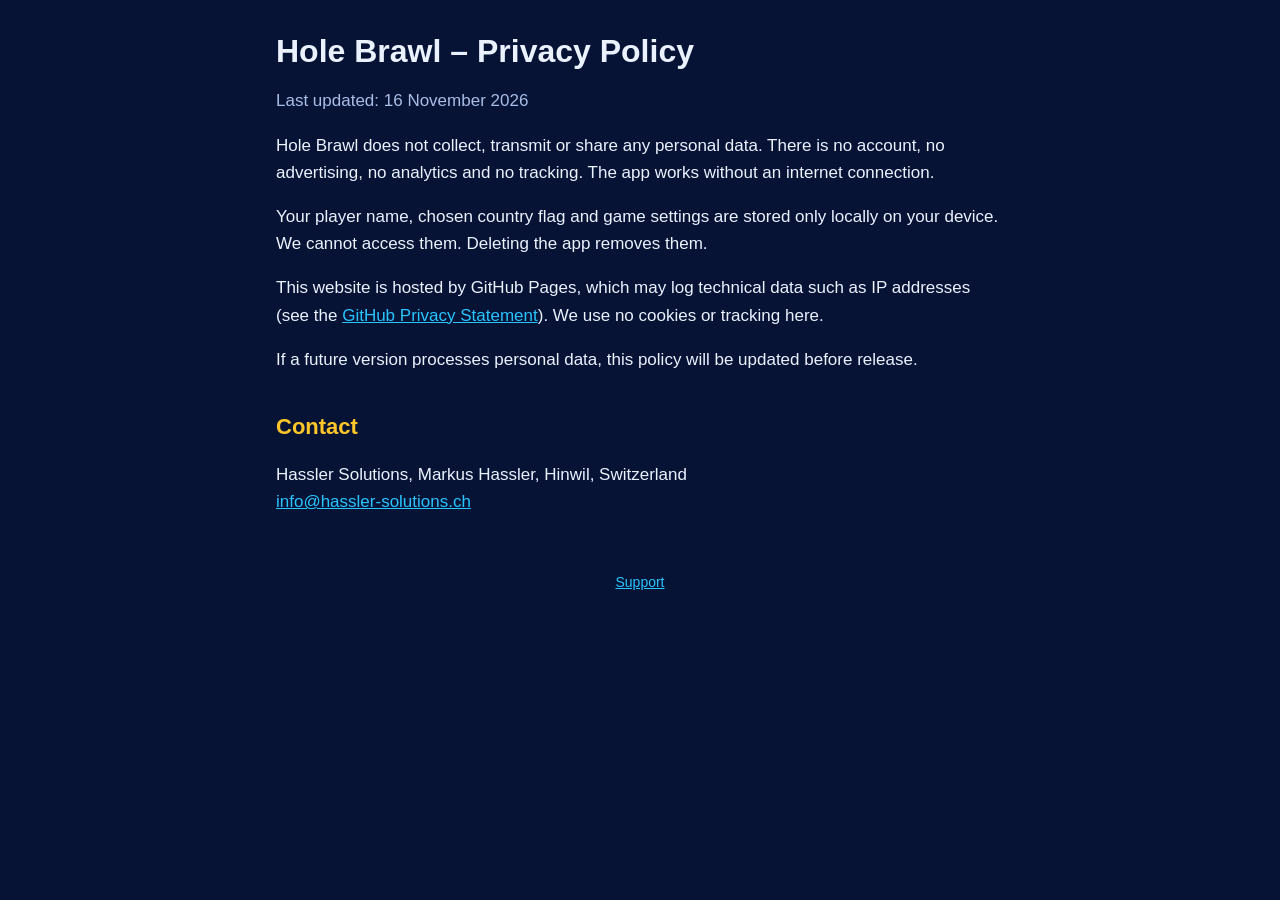
==== privacy.html @ 8bca7fed "Hole Brawl support and privacy pages Co-Authored-By: Claude Opus 5.5 <noreply@anthropic.com>" ====
<!doctype html>
<html lang="en">
<head>
<meta charset="utf-8">
<meta name="viewport" content="width=device-width, initial-scale=1">
<title>Hole Brawl Privacy Policy</title>
<link rel="icon" href="icon.png">
<link rel="stylesheet" href="style.css">
</head>
<body>
<div class="wrap">
  <h1>Hole Brawl – Privacy Policy</h1>
  <p class="muted">Last updated: 16 November 2026</p>

  <p>Hole Brawl does not collect, transmit or share any personal data. There is no account, no advertising, no analytics and no tracking. The app works without an internet connection.</p>

  <p>Your player name, chosen country flag and game settings are stored only locally on your device. We cannot access them. Deleting the app removes them.</p>

  <p>This website is hosted by GitHub Pages, which may log technical data such as IP addresses (see the <a href="https://docs.github.com/en/site-policy/privacy-policies/github-general-privacy-statement">GitHub Privacy Statement</a>). We use no cookies or tracking here.</p>

  <p>If a future version processes personal data, this policy will be updated before release.</p>

  <h2>Contact</h2>
  <p>Hassler Solutions, Markus Hassler, Hinwil, Switzerland<br>
  <a href="mailto:info@hassler-solutions.ch">info@hassler-solutions.ch</a></p>

  <footer><a href="support.html">Support</a></footer>
</div>
</body>
</html>
---- style.css ----
:root {
  --bg: #061335;
  --panel: #0d2154;
  --text: #eaf2ff;
  --muted: #a9bde6;
  --accent: #29c4ff;
  --gold: #ffc629;
  --line: #1f3a7a;
}
* { box-sizing: border-box; }
html { -webkit-text-size-adjust: 100%; }
body {
  margin: 0;
  background: var(--bg);
  color: var(--text);
  font: 17px/1.6 -apple-system, BlinkMacSystemFont, "Segoe UI", Roboto, Helvetica, Arial, sans-serif;
}
a { color: var(--accent); }
.wrap { max-width: 760px; margin: 0 auto; padding: 32px 16px 64px; }
header { display: flex; align-items: center; gap: 16px; margin-bottom: 32px; }
header img { width: 64px; height: 64px; border-radius: 15px; }
header a { text-decoration: none; color: var(--text); }
header .name { font-size: 26px; font-weight: 800; letter-spacing: .5px; }
header .by { color: var(--muted); font-size: 14px; }
nav { margin-left: auto; display: flex; gap: 16px; font-size: 15px; flex-wrap: wrap; }
h1 { font-size: 32px; line-height: 1.2; margin: 0 0 8px; }
h2 { font-size: 22px; margin: 36px 0 8px; color: var(--gold); }
h3 { font-size: 18px; margin: 24px 0 4px; }
.muted { color: var(--muted); }
.card { background: var(--panel); border: 1px solid var(--line); border-radius: 16px; padding: 20px 24px; margin: 20px 0; }
.hero { text-align: center; padding: 24px 0 8px; }
.hero img { width: 160px; height: 160px; border-radius: 36px; box-shadow: 0 0 40px rgba(41,196,255,.35); }
.hero p { font-size: 20px; color: var(--muted); }
.links { display: flex; gap: 12px; justify-content: center; flex-wrap: wrap; margin-top: 24px; }
.btn { display: inline-block; padding: 12px 22px; border-radius: 12px; background: var(--gold); color: #1a1300; font-weight: 700; text-decoration: none; }
.btn.alt { background: transparent; color: var(--text); border: 1px solid var(--line); }
ul { padding-left: 22px; }
hr { border: 0; border-top: 1px solid var(--line); margin: 48px 0; }
footer { margin-top: 56px; color: var(--muted); font-size: 14px; text-align: center; }
@media (max-width: 560px) {
  header { flex-wrap: wrap; }
  nav { margin-left: 0; width: 100%; }
  h1 { font-size: 26px; }
}
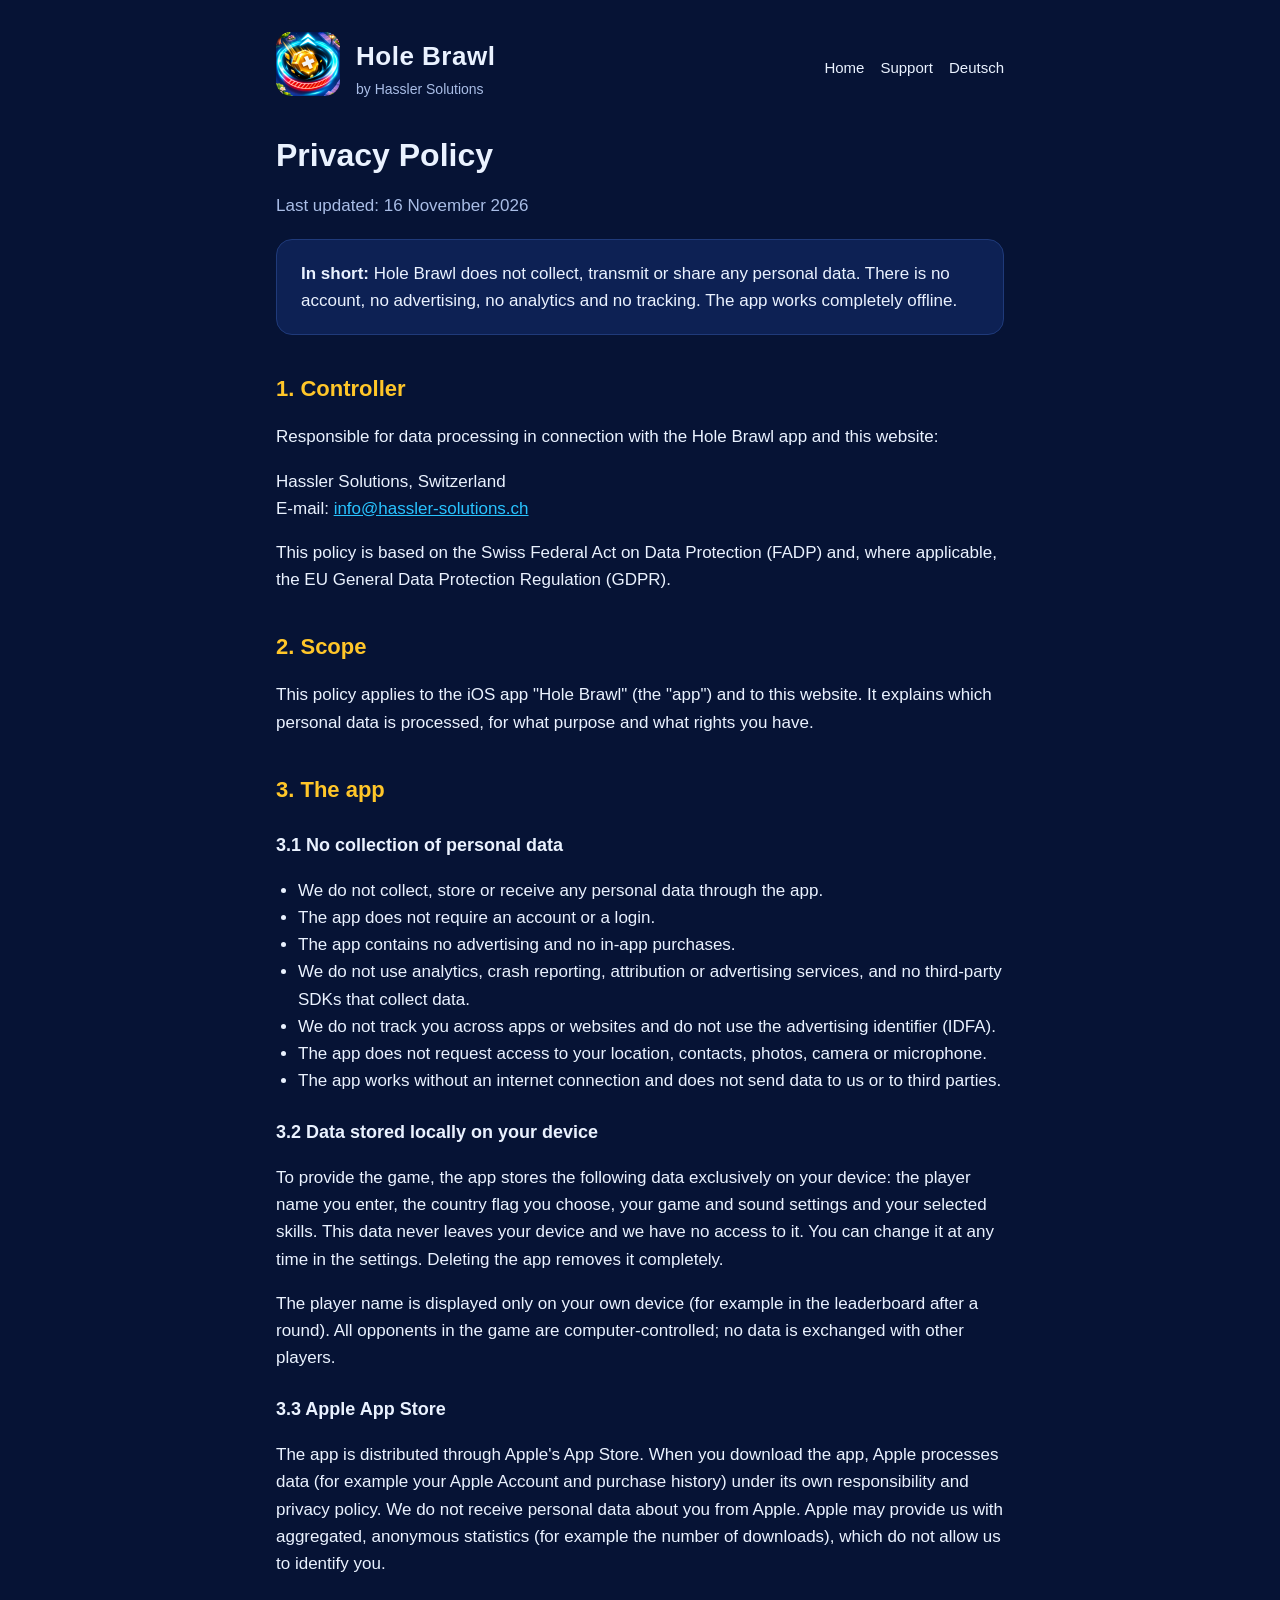
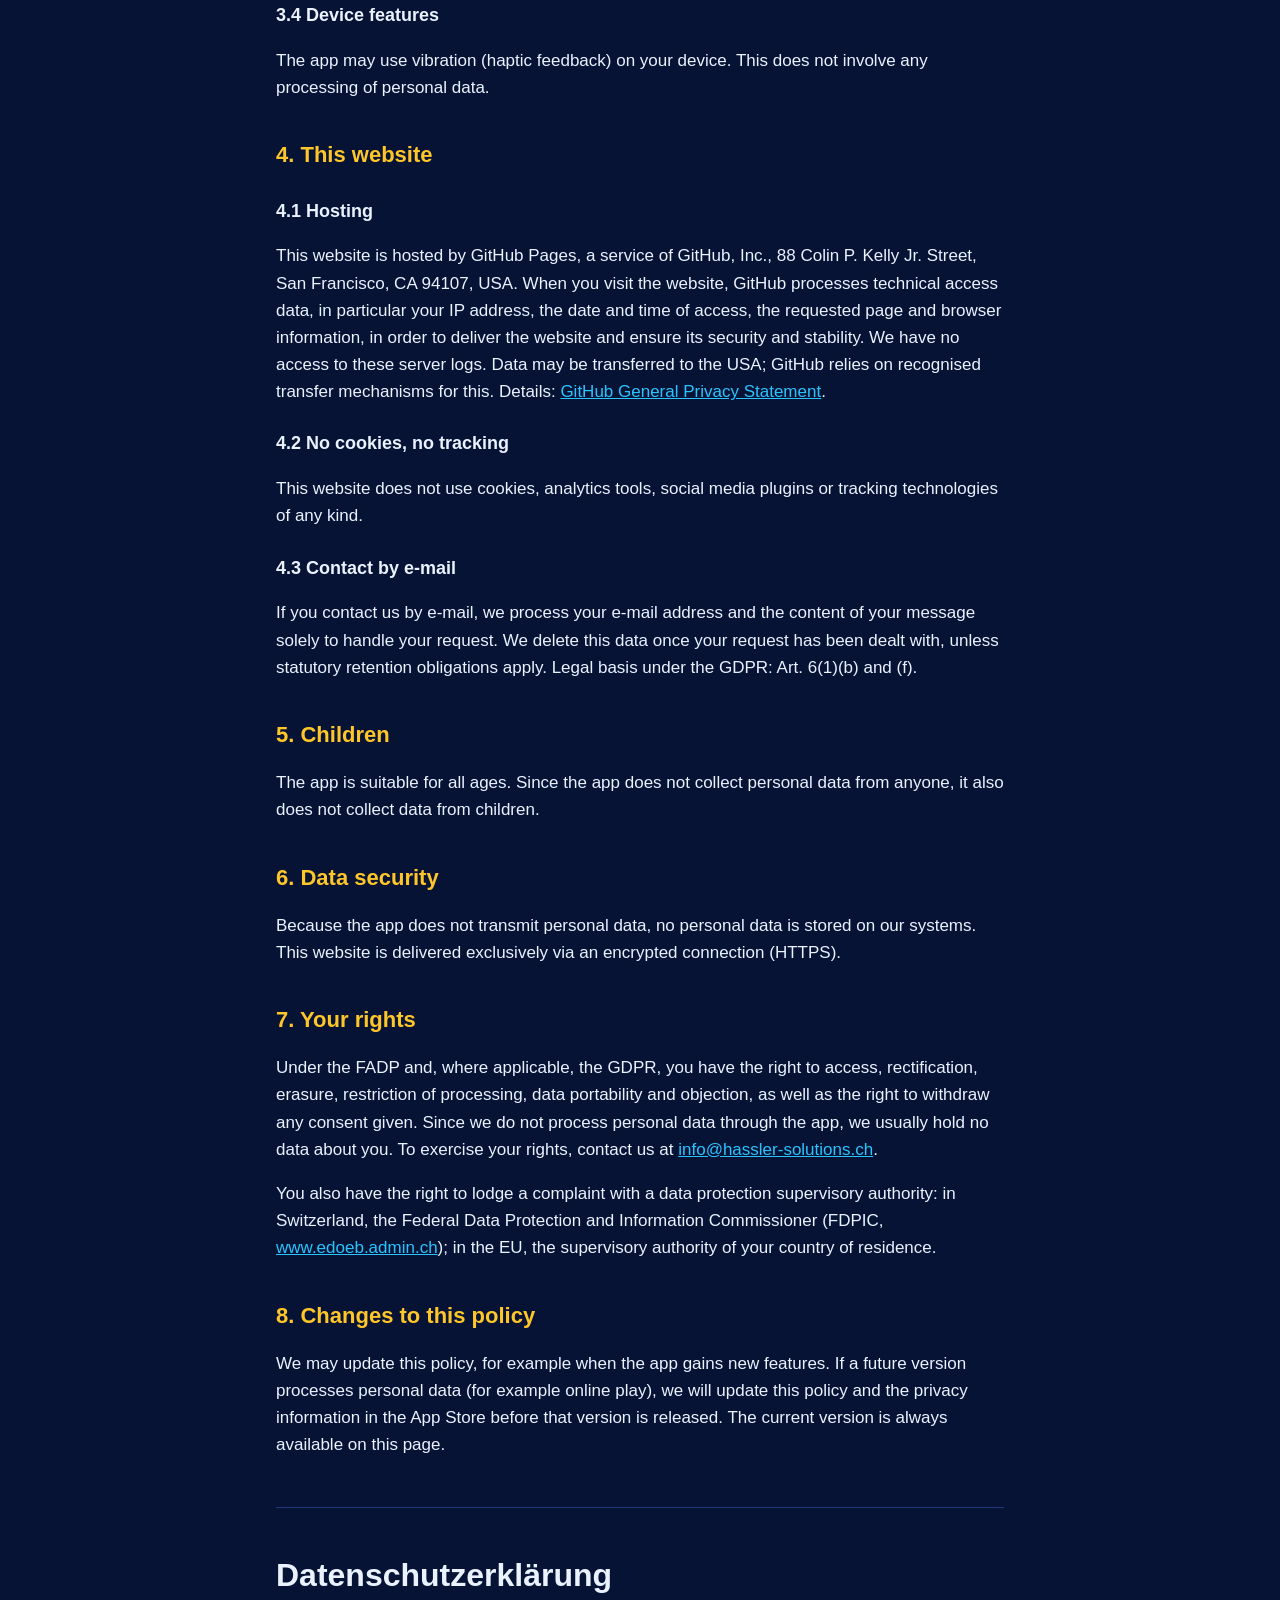
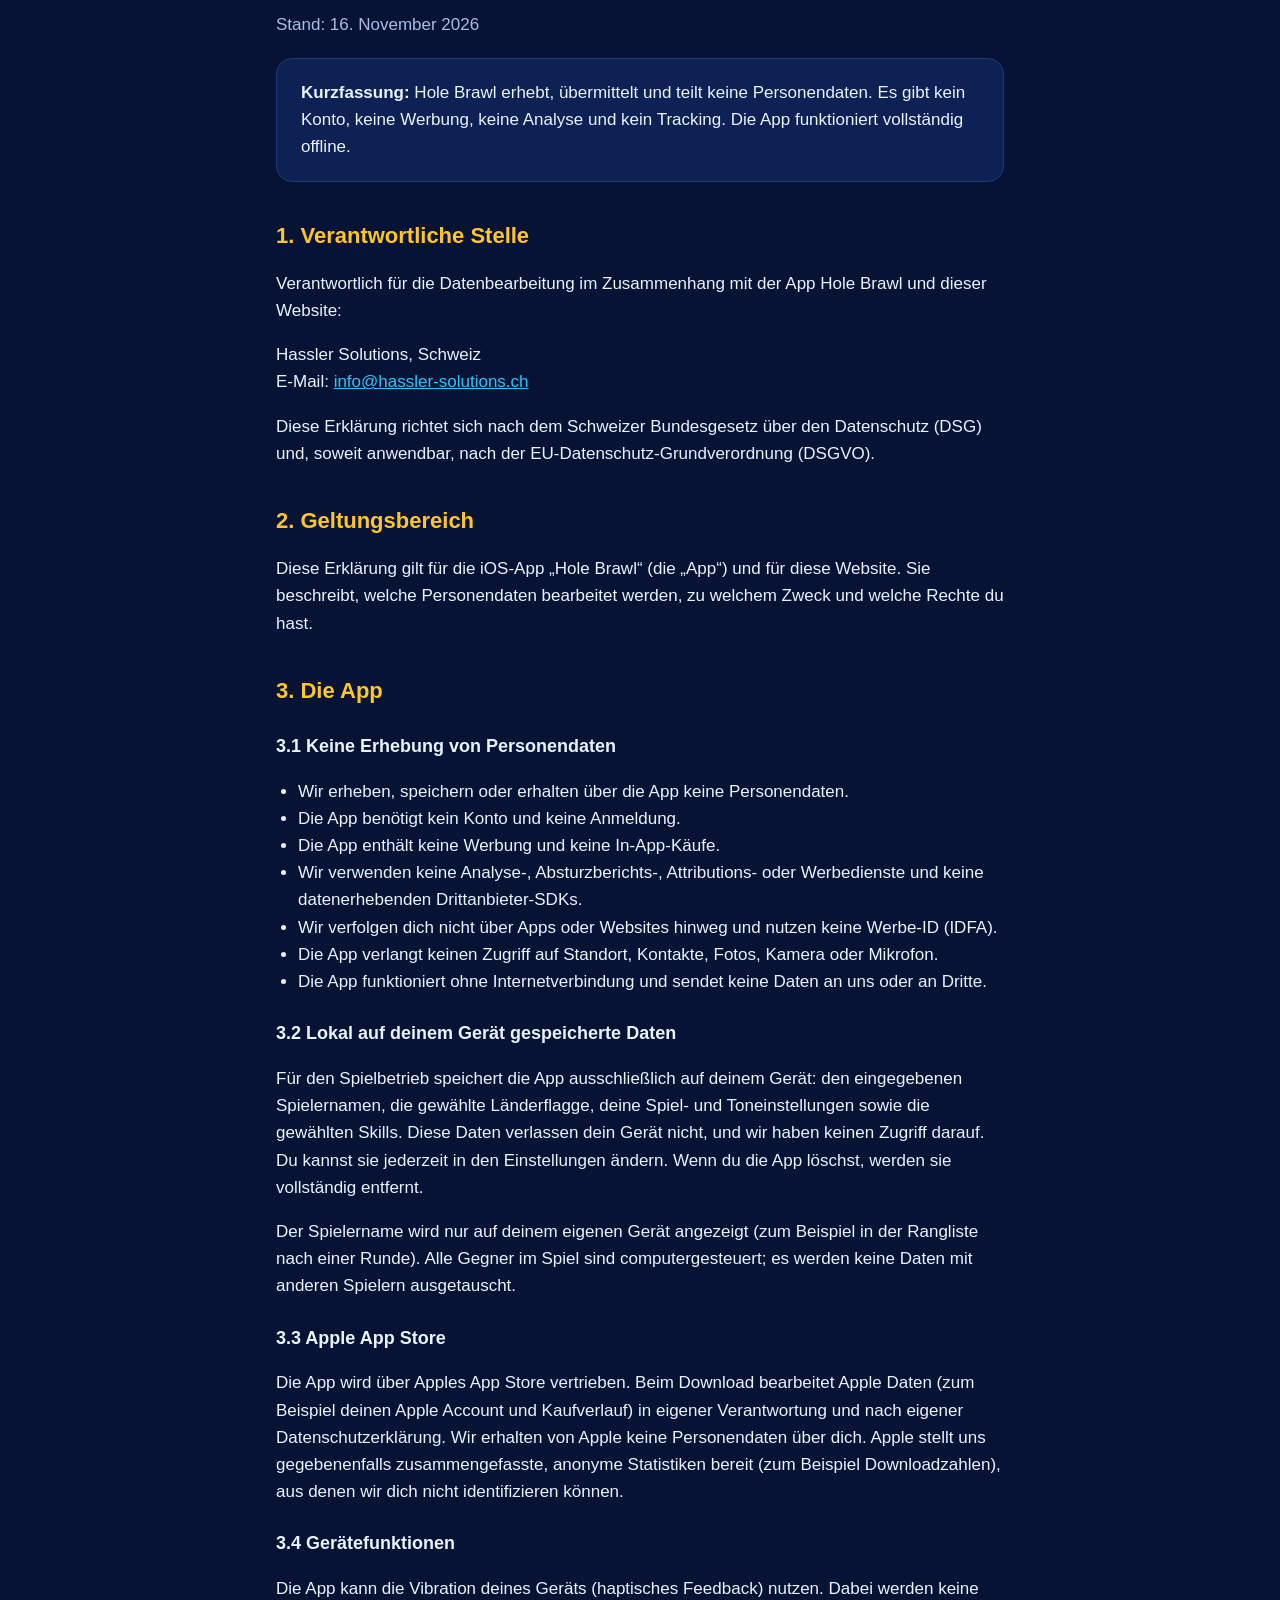
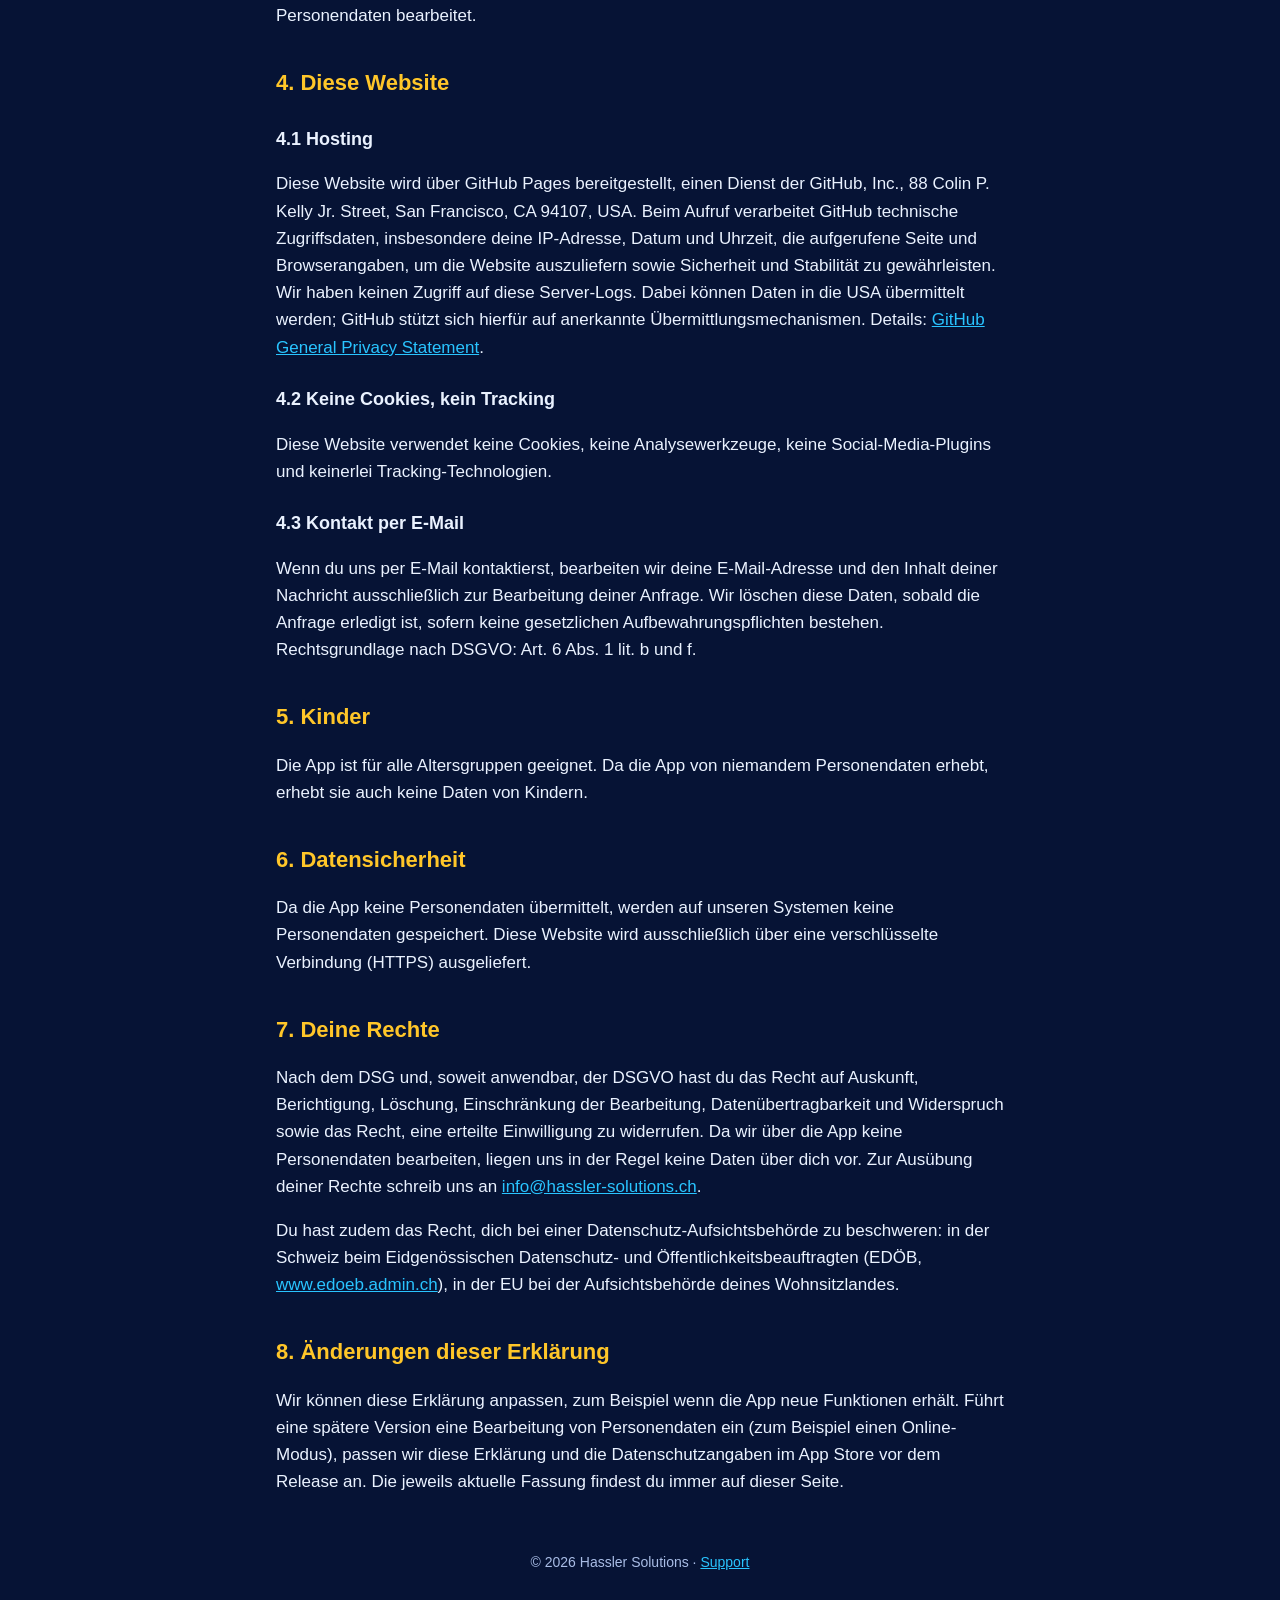
==== commit 1d9851f7: "Full privacy policy (EN/DE), support FAQ, home page; minimal personal data Co-Authored-By: Claude Op" ====
--- a/privacy.html
+++ b/privacy.html
@@ -4,27 +4,133 @@
 <meta charset="utf-8">
 <meta name="viewport" content="width=device-width, initial-scale=1">
 <title>Hole Brawl Privacy Policy</title>
+<meta name="description" content="Privacy policy for the Hole Brawl app and this website.">
 <link rel="icon" href="icon.png">
 <link rel="stylesheet" href="style.css">
 </head>
 <body>
 <div class="wrap">
-  <h1>Hole Brawl – Privacy Policy</h1>
+  <header>
+    <a href="./"><img src="icon.png" alt="Hole Brawl app icon"></a>
+    <div><a href="./"><div class="name">Hole Brawl</div></a><div class="by">by Hassler Solutions</div></div>
+    <nav><a href="./">Home</a><a href="support.html">Support</a><a href="#de">Deutsch</a></nav>
+  </header>
+
+  <h1>Privacy Policy</h1>
   <p class="muted">Last updated: 16 November 2026</p>
 
-  <p>Hole Brawl does not collect, transmit or share any personal data. There is no account, no advertising, no analytics and no tracking. The app works without an internet connection.</p>
+  <div class="card">
+    <strong>In short:</strong> Hole Brawl does not collect, transmit or share any personal data. There is no account, no advertising, no analytics and no tracking. The app works completely offline.
+  </div>
 
-  <p>Your player name, chosen country flag and game settings are stored only locally on your device. We cannot access them. Deleting the app removes them.</p>
+  <h2>1. Controller</h2>
+  <p>Responsible for data processing in connection with the Hole Brawl app and this website:</p>
+  <p>Hassler Solutions, Switzerland<br>
+  E-mail: <a href="mailto:info@hassler-solutions.ch">info@hassler-solutions.ch</a></p>
+  <p>This policy is based on the Swiss Federal Act on Data Protection (FADP) and, where applicable, the EU General Data Protection Regulation (GDPR).</p>
 
-  <p>This website is hosted by GitHub Pages, which may log technical data such as IP addresses (see the <a href="https://docs.github.com/en/site-policy/privacy-policies/github-general-privacy-statement">GitHub Privacy Statement</a>). We use no cookies or tracking here.</p>
+  <h2>2. Scope</h2>
+  <p>This policy applies to the iOS app "Hole Brawl" (the "app") and to this website. It explains which personal data is processed, for what purpose and what rights you have.</p>
 
-  <p>If a future version processes personal data, this policy will be updated before release.</p>
+  <h2>3. The app</h2>
+  <h3>3.1 No collection of personal data</h3>
+  <ul>
+    <li>We do not collect, store or receive any personal data through the app.</li>
+    <li>The app does not require an account or a login.</li>
+    <li>The app contains no advertising and no in-app purchases.</li>
+    <li>We do not use analytics, crash reporting, attribution or advertising services, and no third-party SDKs that collect data.</li>
+    <li>We do not track you across apps or websites and do not use the advertising identifier (IDFA).</li>
+    <li>The app does not request access to your location, contacts, photos, camera or microphone.</li>
+    <li>The app works without an internet connection and does not send data to us or to third parties.</li>
+  </ul>
+  <h3>3.2 Data stored locally on your device</h3>
+  <p>To provide the game, the app stores the following data exclusively on your device: the player name you enter, the country flag you choose, your game and sound settings and your selected skills. This data never leaves your device and we have no access to it. You can change it at any time in the settings. Deleting the app removes it completely.</p>
+  <p>The player name is displayed only on your own device (for example in the leaderboard after a round). All opponents in the game are computer-controlled; no data is exchanged with other players.</p>
+  <h3>3.3 Apple App Store</h3>
+  <p>The app is distributed through Apple's App Store. When you download the app, Apple processes data (for example your Apple Account and purchase history) under its own responsibility and privacy policy. We do not receive personal data about you from Apple. Apple may provide us with aggregated, anonymous statistics (for example the number of downloads), which do not allow us to identify you.</p>
+  <h3>3.4 Device features</h3>
+  <p>The app may use vibration (haptic feedback) on your device. This does not involve any processing of personal data.</p>
 
-  <h2>Contact</h2>
-  <p>Hassler Solutions, Markus Hassler, Hinwil, Switzerland<br>
-  <a href="mailto:info@hassler-solutions.ch">info@hassler-solutions.ch</a></p>
+  <h2>4. This website</h2>
+  <h3>4.1 Hosting</h3>
+  <p>This website is hosted by GitHub Pages, a service of GitHub, Inc., 88 Colin P. Kelly Jr. Street, San Francisco, CA 94107, USA. When you visit the website, GitHub processes technical access data, in particular your IP address, the date and time of access, the requested page and browser information, in order to deliver the website and ensure its security and stability. We have no access to these server logs. Data may be transferred to the USA; GitHub relies on recognised transfer mechanisms for this. Details: <a href="https://docs.github.com/en/site-policy/privacy-policies/github-general-privacy-statement">GitHub General Privacy Statement</a>.</p>
+  <h3>4.2 No cookies, no tracking</h3>
+  <p>This website does not use cookies, analytics tools, social media plugins or tracking technologies of any kind.</p>
+  <h3>4.3 Contact by e-mail</h3>
+  <p>If you contact us by e-mail, we process your e-mail address and the content of your message solely to handle your request. We delete this data once your request has been dealt with, unless statutory retention obligations apply. Legal basis under the GDPR: Art. 6(1)(b) and (f).</p>
 
-  <footer><a href="support.html">Support</a></footer>
+  <h2>5. Children</h2>
+  <p>The app is suitable for all ages. Since the app does not collect personal data from anyone, it also does not collect data from children.</p>
+
+  <h2>6. Data security</h2>
+  <p>Because the app does not transmit personal data, no personal data is stored on our systems. This website is delivered exclusively via an encrypted connection (HTTPS).</p>
+
+  <h2>7. Your rights</h2>
+  <p>Under the FADP and, where applicable, the GDPR, you have the right to access, rectification, erasure, restriction of processing, data portability and objection, as well as the right to withdraw any consent given. Since we do not process personal data through the app, we usually hold no data about you. To exercise your rights, contact us at <a href="mailto:info@hassler-solutions.ch">info@hassler-solutions.ch</a>.</p>
+  <p>You also have the right to lodge a complaint with a data protection supervisory authority: in Switzerland, the Federal Data Protection and Information Commissioner (FDPIC, <a href="https://www.edoeb.admin.ch">www.edoeb.admin.ch</a>); in the EU, the supervisory authority of your country of residence.</p>
+
+  <h2>8. Changes to this policy</h2>
+  <p>We may update this policy, for example when the app gains new features. If a future version processes personal data (for example online play), we will update this policy and the privacy information in the App Store before that version is released. The current version is always available on this page.</p>
+
+  <hr id="de">
+
+  <h1>Datenschutzerklärung</h1>
+  <p class="muted">Stand: 16. November 2026</p>
+
+  <div class="card">
+    <strong>Kurzfassung:</strong> Hole Brawl erhebt, übermittelt und teilt keine Personendaten. Es gibt kein Konto, keine Werbung, keine Analyse und kein Tracking. Die App funktioniert vollständig offline.
+  </div>
+
+  <h2>1. Verantwortliche Stelle</h2>
+  <p>Verantwortlich für die Datenbearbeitung im Zusammenhang mit der App Hole Brawl und dieser Website:</p>
+  <p>Hassler Solutions, Schweiz<br>
+  E-Mail: <a href="mailto:info@hassler-solutions.ch">info@hassler-solutions.ch</a></p>
+  <p>Diese Erklärung richtet sich nach dem Schweizer Bundesgesetz über den Datenschutz (DSG) und, soweit anwendbar, nach der EU-Datenschutz-Grundverordnung (DSGVO).</p>
+
+  <h2>2. Geltungsbereich</h2>
+  <p>Diese Erklärung gilt für die iOS-App „Hole Brawl“ (die „App“) und für diese Website. Sie beschreibt, welche Personendaten bearbeitet werden, zu welchem Zweck und welche Rechte du hast.</p>
+
+  <h2>3. Die App</h2>
+  <h3>3.1 Keine Erhebung von Personendaten</h3>
+  <ul>
+    <li>Wir erheben, speichern oder erhalten über die App keine Personendaten.</li>
+    <li>Die App benötigt kein Konto und keine Anmeldung.</li>
+    <li>Die App enthält keine Werbung und keine In-App-Käufe.</li>
+    <li>Wir verwenden keine Analyse-, Absturzberichts-, Attributions- oder Werbedienste und keine datenerhebenden Drittanbieter-SDKs.</li>
+    <li>Wir verfolgen dich nicht über Apps oder Websites hinweg und nutzen keine Werbe-ID (IDFA).</li>
+    <li>Die App verlangt keinen Zugriff auf Standort, Kontakte, Fotos, Kamera oder Mikrofon.</li>
+    <li>Die App funktioniert ohne Internetverbindung und sendet keine Daten an uns oder an Dritte.</li>
+  </ul>
+  <h3>3.2 Lokal auf deinem Gerät gespeicherte Daten</h3>
+  <p>Für den Spielbetrieb speichert die App ausschließlich auf deinem Gerät: den eingegebenen Spielernamen, die gewählte Länderflagge, deine Spiel- und Toneinstellungen sowie die gewählten Skills. Diese Daten verlassen dein Gerät nicht, und wir haben keinen Zugriff darauf. Du kannst sie jederzeit in den Einstellungen ändern. Wenn du die App löschst, werden sie vollständig entfernt.</p>
+  <p>Der Spielername wird nur auf deinem eigenen Gerät angezeigt (zum Beispiel in der Rangliste nach einer Runde). Alle Gegner im Spiel sind computergesteuert; es werden keine Daten mit anderen Spielern ausgetauscht.</p>
+  <h3>3.3 Apple App Store</h3>
+  <p>Die App wird über Apples App Store vertrieben. Beim Download bearbeitet Apple Daten (zum Beispiel deinen Apple Account und Kaufverlauf) in eigener Verantwortung und nach eigener Datenschutzerklärung. Wir erhalten von Apple keine Personendaten über dich. Apple stellt uns gegebenenfalls zusammengefasste, anonyme Statistiken bereit (zum Beispiel Downloadzahlen), aus denen wir dich nicht identifizieren können.</p>
+  <h3>3.4 Gerätefunktionen</h3>
+  <p>Die App kann die Vibration deines Geräts (haptisches Feedback) nutzen. Dabei werden keine Personendaten bearbeitet.</p>
+
+  <h2>4. Diese Website</h2>
+  <h3>4.1 Hosting</h3>
+  <p>Diese Website wird über GitHub Pages bereitgestellt, einen Dienst der GitHub, Inc., 88 Colin P. Kelly Jr. Street, San Francisco, CA 94107, USA. Beim Aufruf verarbeitet GitHub technische Zugriffsdaten, insbesondere deine IP-Adresse, Datum und Uhrzeit, die aufgerufene Seite und Browserangaben, um die Website auszuliefern sowie Sicherheit und Stabilität zu gewährleisten. Wir haben keinen Zugriff auf diese Server-Logs. Dabei können Daten in die USA übermittelt werden; GitHub stützt sich hierfür auf anerkannte Übermittlungsmechanismen. Details: <a href="https://docs.github.com/en/site-policy/privacy-policies/github-general-privacy-statement">GitHub General Privacy Statement</a>.</p>
+  <h3>4.2 Keine Cookies, kein Tracking</h3>
+  <p>Diese Website verwendet keine Cookies, keine Analysewerkzeuge, keine Social-Media-Plugins und keinerlei Tracking-Technologien.</p>
+  <h3>4.3 Kontakt per E-Mail</h3>
+  <p>Wenn du uns per E-Mail kontaktierst, bearbeiten wir deine E-Mail-Adresse und den Inhalt deiner Nachricht ausschließlich zur Bearbeitung deiner Anfrage. Wir löschen diese Daten, sobald die Anfrage erledigt ist, sofern keine gesetzlichen Aufbewahrungspflichten bestehen. Rechtsgrundlage nach DSGVO: Art. 6 Abs. 1 lit. b und f.</p>
+
+  <h2>5. Kinder</h2>
+  <p>Die App ist für alle Altersgruppen geeignet. Da die App von niemandem Personendaten erhebt, erhebt sie auch keine Daten von Kindern.</p>
+
+  <h2>6. Datensicherheit</h2>
+  <p>Da die App keine Personendaten übermittelt, werden auf unseren Systemen keine Personendaten gespeichert. Diese Website wird ausschließlich über eine verschlüsselte Verbindung (HTTPS) ausgeliefert.</p>
+
+  <h2>7. Deine Rechte</h2>
+  <p>Nach dem DSG und, soweit anwendbar, der DSGVO hast du das Recht auf Auskunft, Berichtigung, Löschung, Einschränkung der Bearbeitung, Datenübertragbarkeit und Widerspruch sowie das Recht, eine erteilte Einwilligung zu widerrufen. Da wir über die App keine Personendaten bearbeiten, liegen uns in der Regel keine Daten über dich vor. Zur Ausübung deiner Rechte schreib uns an <a href="mailto:info@hassler-solutions.ch">info@hassler-solutions.ch</a>.</p>
+  <p>Du hast zudem das Recht, dich bei einer Datenschutz-Aufsichtsbehörde zu beschweren: in der Schweiz beim Eidgenössischen Datenschutz- und Öffentlichkeitsbeauftragten (EDÖB, <a href="https://www.edoeb.admin.ch">www.edoeb.admin.ch</a>), in der EU bei der Aufsichtsbehörde deines Wohnsitzlandes.</p>
+
+  <h2>8. Änderungen dieser Erklärung</h2>
+  <p>Wir können diese Erklärung anpassen, zum Beispiel wenn die App neue Funktionen erhält. Führt eine spätere Version eine Bearbeitung von Personendaten ein (zum Beispiel einen Online-Modus), passen wir diese Erklärung und die Datenschutzangaben im App Store vor dem Release an. Die jeweils aktuelle Fassung findest du immer auf dieser Seite.</p>
+
+  <footer>© 2026 Hassler Solutions · <a href="support.html">Support</a></footer>
 </div>
 </body>
 </html>
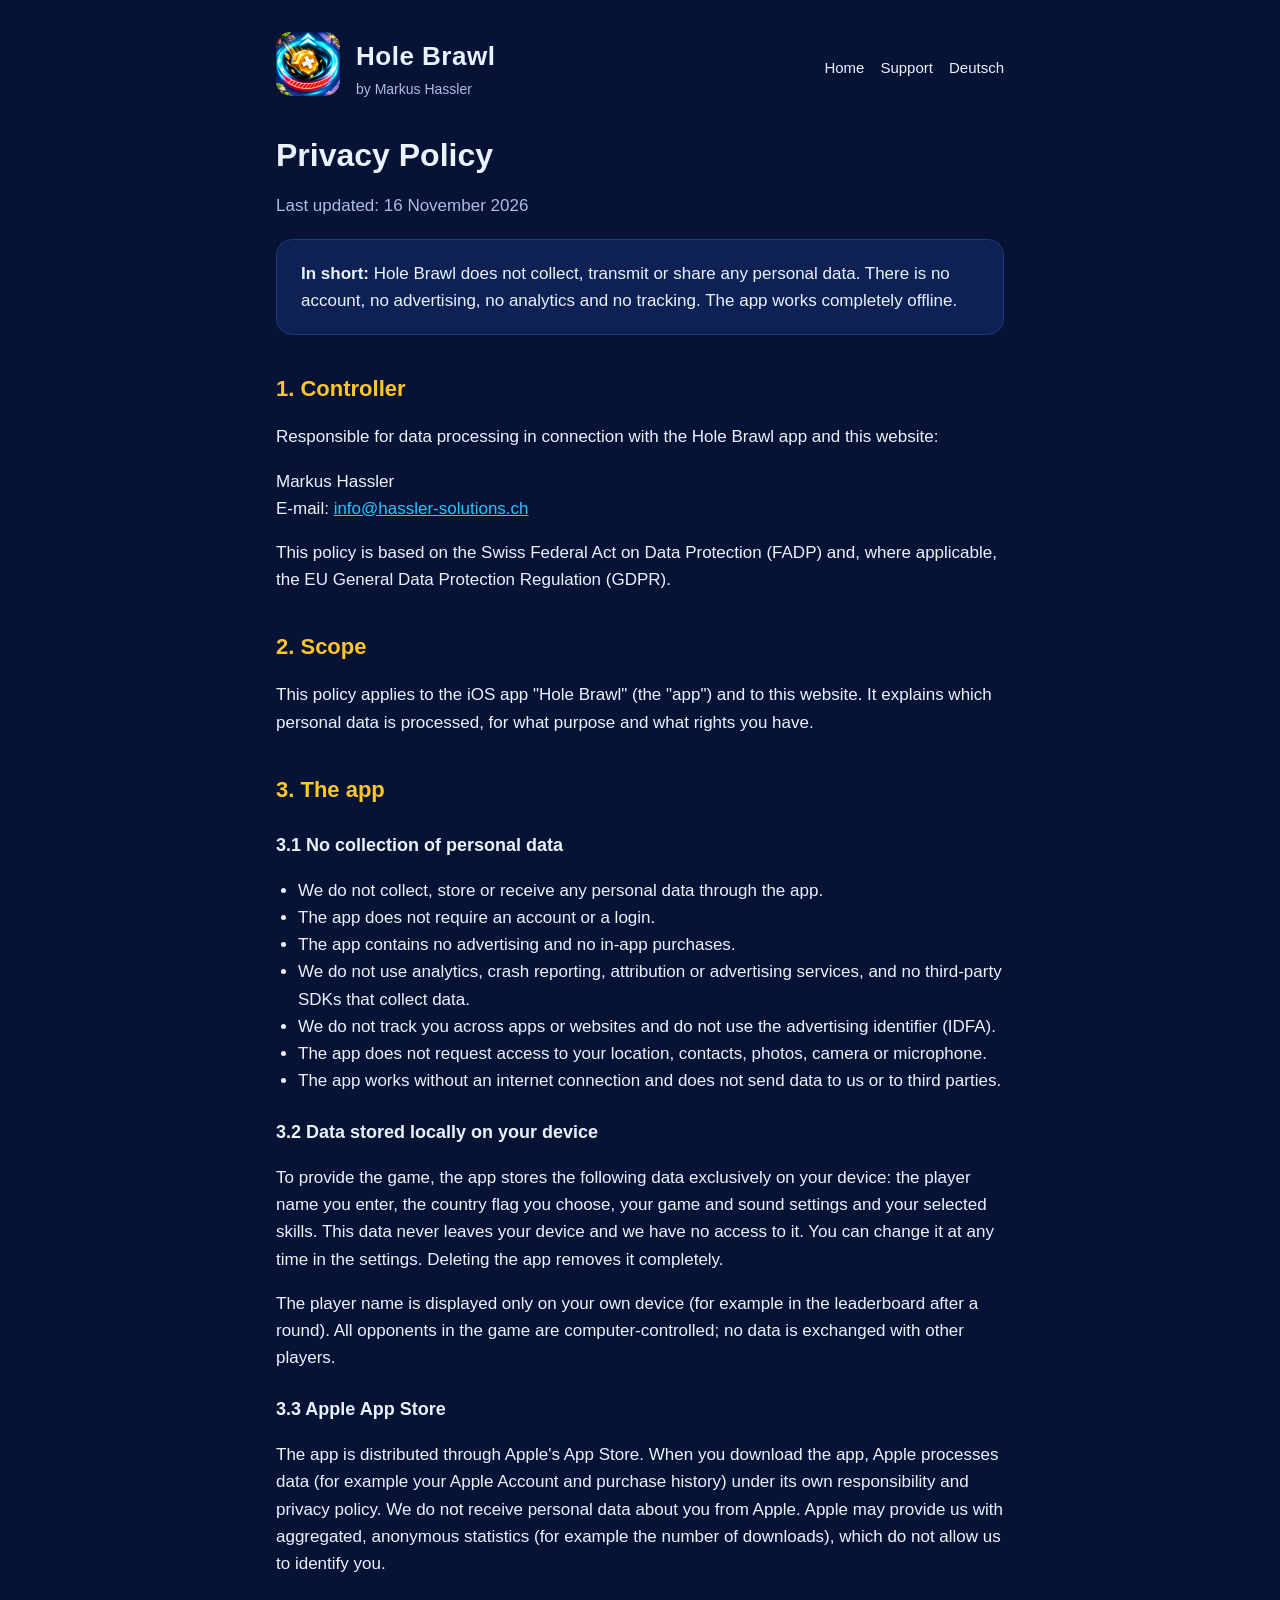
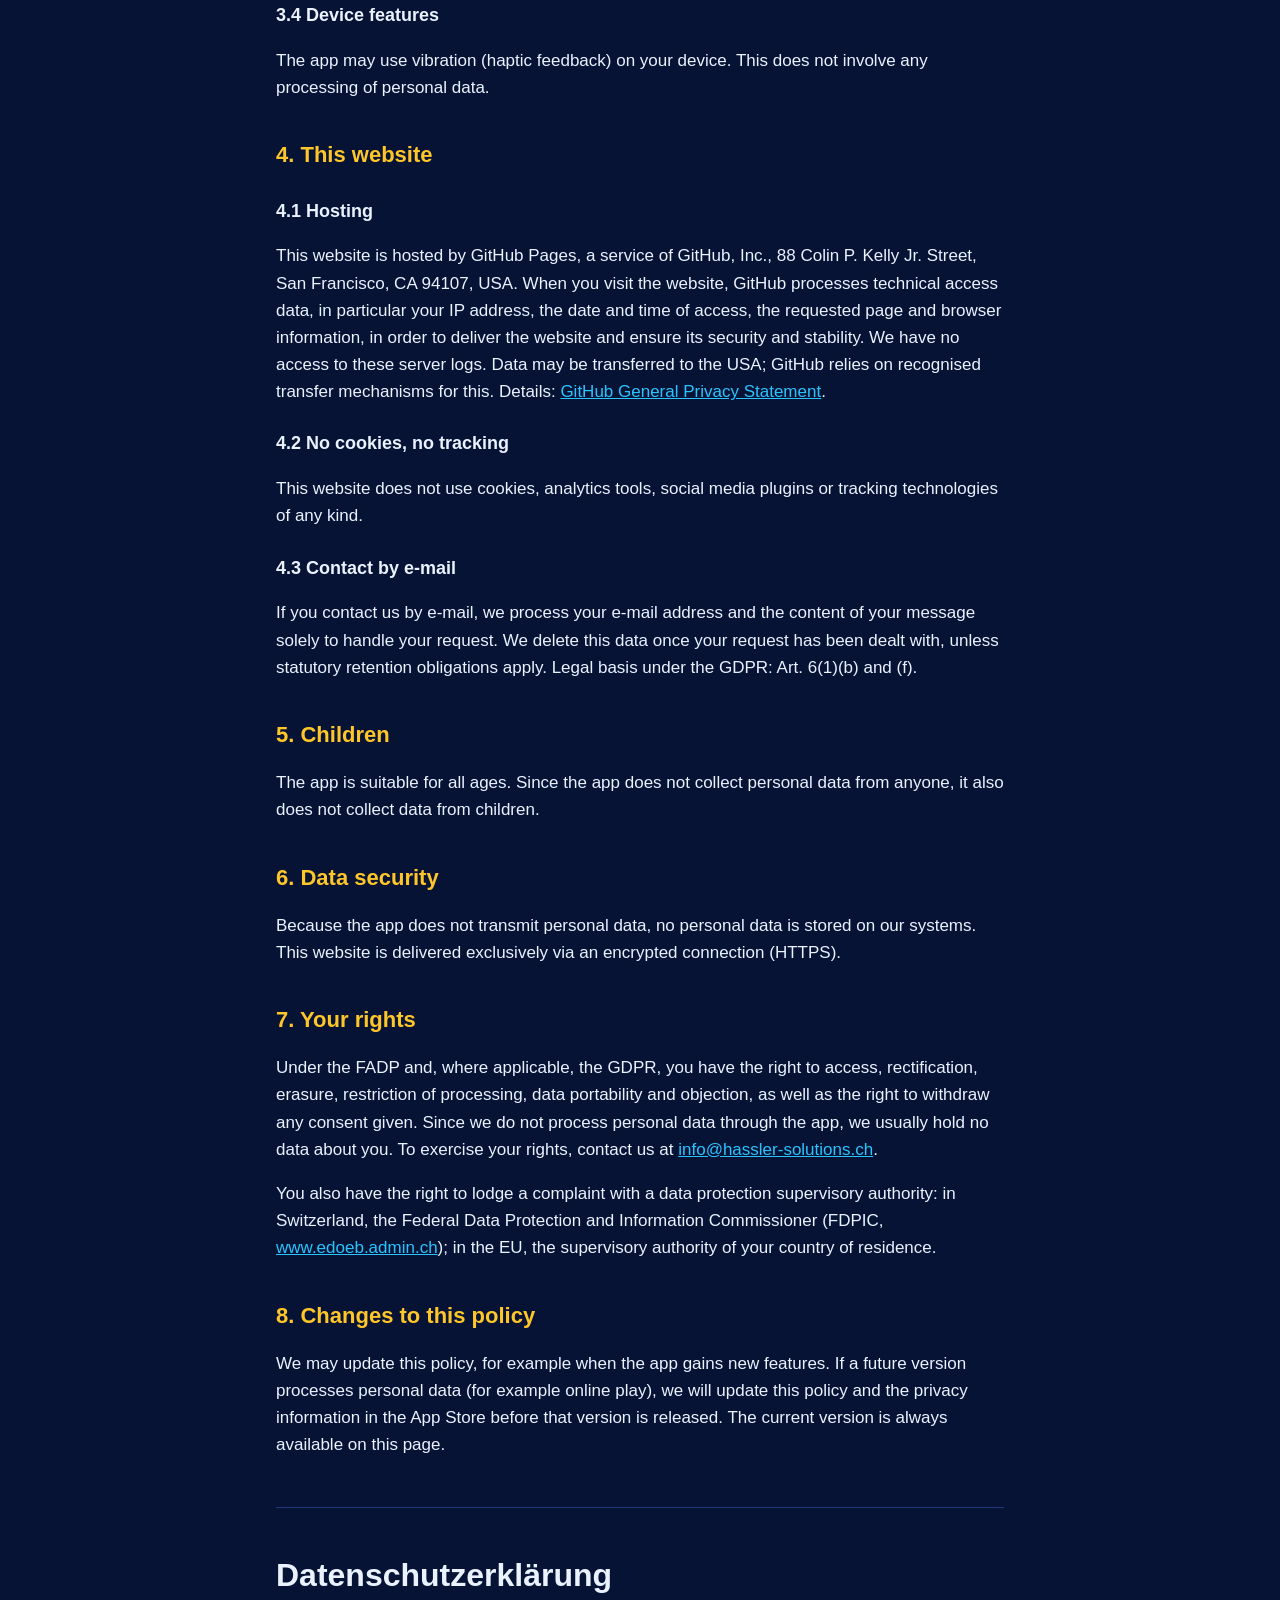
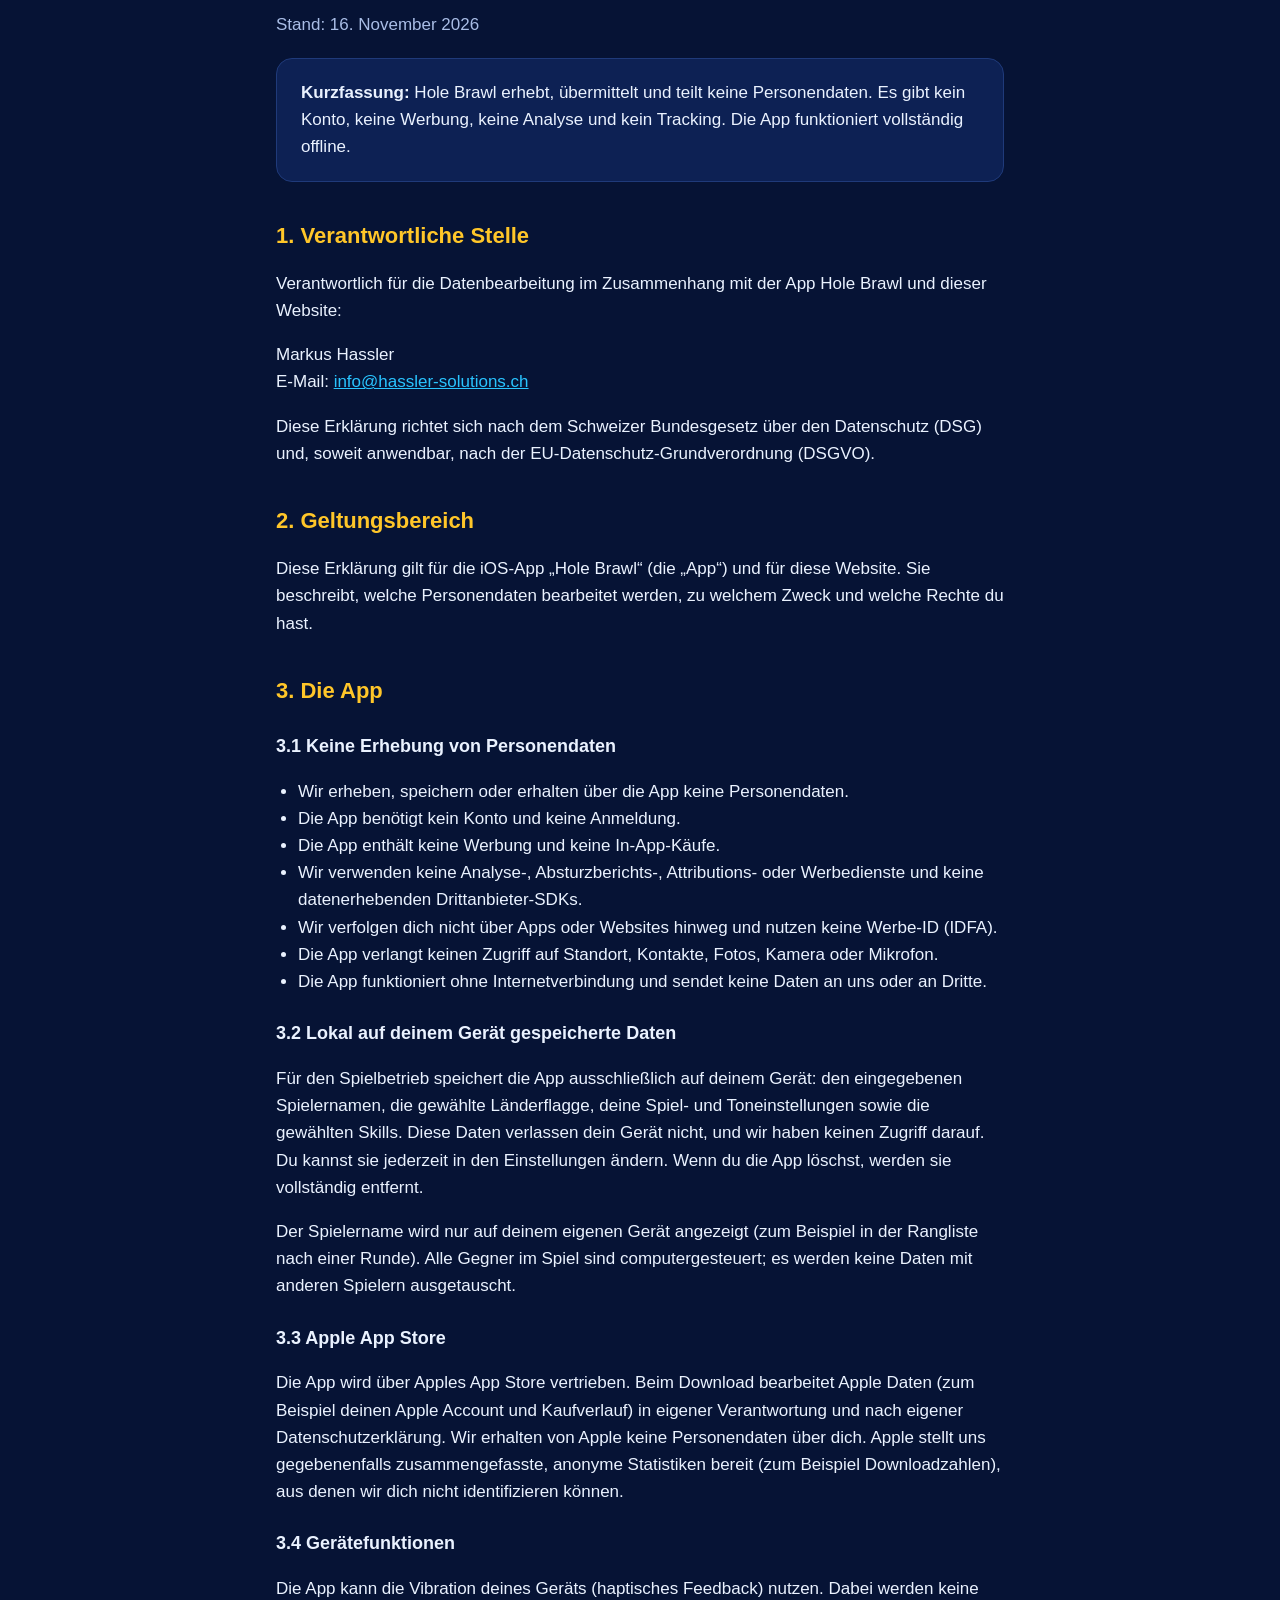
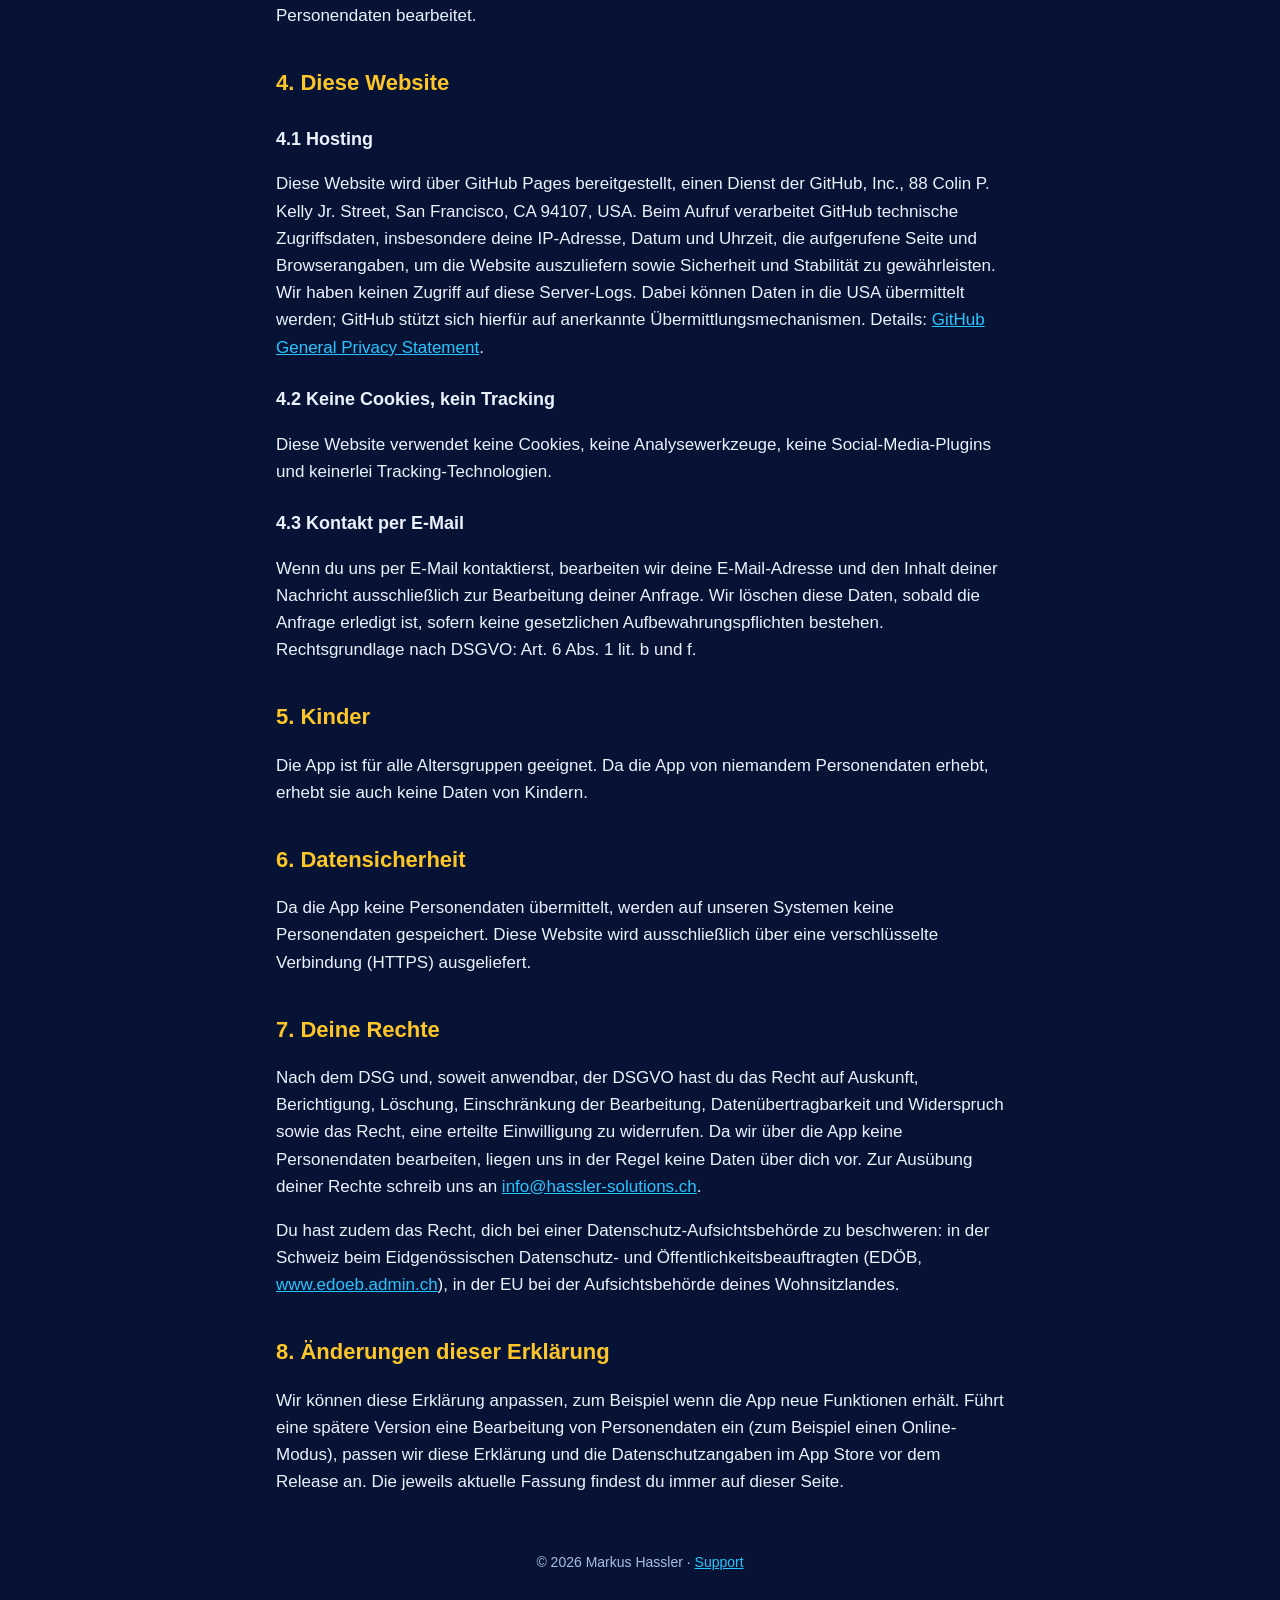
==== commit 7030d823: "Name Markus Hassler as controller and author Co-Authored-By: Claude Opus 5.5 <noreply@anthropic.com>" ====
--- a/privacy.html
+++ b/privacy.html
@@ -12,7 +12,7 @@
 <div class="wrap">
   <header>
     <a href="./"><img src="icon.png" alt="Hole Brawl app icon"></a>
-    <div><a href="./"><div class="name">Hole Brawl</div></a><div class="by">by Hassler Solutions</div></div>
+    <div><a href="./"><div class="name">Hole Brawl</div></a><div class="by">by Markus Hassler</div></div>
     <nav><a href="./">Home</a><a href="support.html">Support</a><a href="#de">Deutsch</a></nav>
   </header>
 
@@ -25,7 +25,7 @@
 
   <h2>1. Controller</h2>
   <p>Responsible for data processing in connection with the Hole Brawl app and this website:</p>
-  <p>Hassler Solutions, Switzerland<br>
+  <p>Markus Hassler<br>
   E-mail: <a href="mailto:info@hassler-solutions.ch">info@hassler-solutions.ch</a></p>
   <p>This policy is based on the Swiss Federal Act on Data Protection (FADP) and, where applicable, the EU General Data Protection Regulation (GDPR).</p>
 
@@ -83,7 +83,7 @@
 
   <h2>1. Verantwortliche Stelle</h2>
   <p>Verantwortlich für die Datenbearbeitung im Zusammenhang mit der App Hole Brawl und dieser Website:</p>
-  <p>Hassler Solutions, Schweiz<br>
+  <p>Markus Hassler<br>
   E-Mail: <a href="mailto:info@hassler-solutions.ch">info@hassler-solutions.ch</a></p>
   <p>Diese Erklärung richtet sich nach dem Schweizer Bundesgesetz über den Datenschutz (DSG) und, soweit anwendbar, nach der EU-Datenschutz-Grundverordnung (DSGVO).</p>
 
@@ -130,7 +130,7 @@
   <h2>8. Änderungen dieser Erklärung</h2>
   <p>Wir können diese Erklärung anpassen, zum Beispiel wenn die App neue Funktionen erhält. Führt eine spätere Version eine Bearbeitung von Personendaten ein (zum Beispiel einen Online-Modus), passen wir diese Erklärung und die Datenschutzangaben im App Store vor dem Release an. Die jeweils aktuelle Fassung findest du immer auf dieser Seite.</p>
 
-  <footer>© 2026 Hassler Solutions · <a href="support.html">Support</a></footer>
+  <footer>© 2026 Markus Hassler · <a href="support.html">Support</a></footer>
 </div>
 </body>
 </html>
